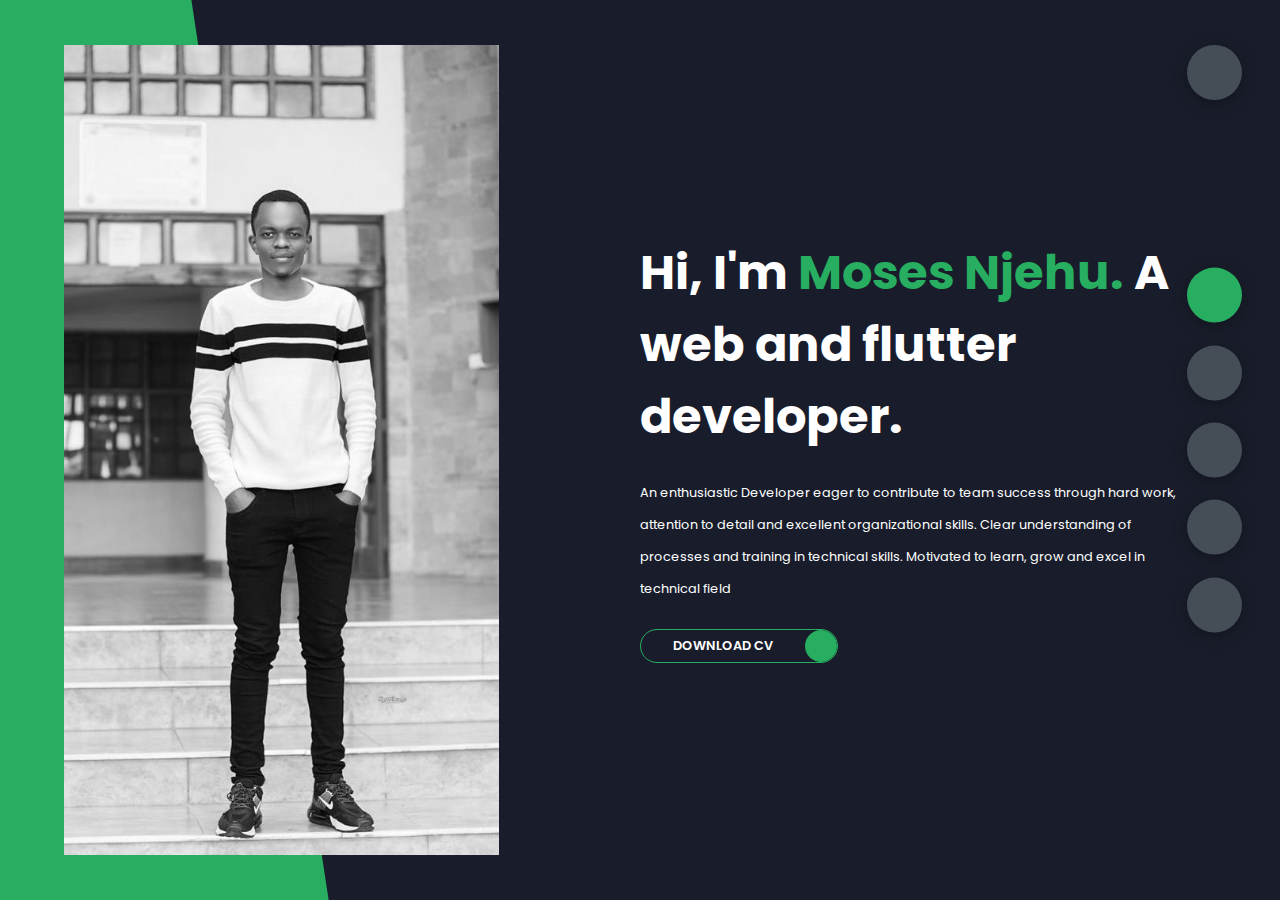
==== index.html @ d1ef1877 "Contact update." ====
<!DOCTYPE html>
<html lang="en">
<head>
    <meta charset="UTF-8">
    <meta http-equiv="X-UA-Compatible" content="IE=edge">
    <meta name="viewport" content="width=device-width, initial-scale=1.0">
    <title>Portfolio</title>
    <link rel="stylesheet" href="styles/styles.css">
    <link rel="preconnect" href="https://fonts.googleapis.com">
    <link rel="stylesheet" href="https://cdnjs.cloudflare.com/ajax/libs/font-awesome/6.3.0/css/all.min.css" integrity="sha512-SzlrxWUlpfuzQ+pcUCosxcglQRNAq/DZjVsC0lE40xsADsfeQoEypE+enwcOiGjk/bSuGGKHEyjSoQ1zVisanQ==" crossorigin="anonymous" referrerpolicy="no-referrer" />    <link rel="preconnect" href="https://fonts.gstatic.com" crossorigin>
    <link href="https://fonts.googleapis.com/css2?family=Poppins:wght@400;500;600;700;800&display=swap" rel="stylesheet">
</head>
<body class="main-content">
    <header class="section sec1 header active" id="home">
        <div class="header-content">
            <div class="left-header">
                <div class="h-shape"></div>
                <div class="image">
                    <img src="img/Moses.jpeg" alt="">
                </div>
            </div>
            <div class="right-header">
                <h1 class="name">
                    Hi, I'm <span>Moses Njehu.</span>
                    A web and flutter developer.
                </h1>
                <p>
                    An enthusiastic Developer eager to contribute to team 
                    success through hard work, attention to detail and
                    excellent organizational skills. Clear understanding 
                    of processes and training in technical skills. Motivated 
                    to learn, grow and excel in technical field 
                </p>
                <div class="btn-con">
                    <a href="#" class="main-btn">
                        <span class="btn-text">Download CV</span>
                        <span class="btn-icon"><i class="fa-solid fa-download"></i></span>
                    </a>
                </div>
            </div>
        </div>
    </header>
    <main>
        <section class="section sec2 about" id="about">
            <div class="main-title">
                <h2>About <span>me</span> <span class="bg-text">my stats</span></h2>
            </div>
            <div class="about-container">
                <div class="left-about">
                    <h4>Information About Me</h4>
                    <p>
                        I'm a creative problem solving enthusiast, 
                        with a constantly growing love for languages. 
                        Passionate about ideating, conceptualizing and 
                        producing consumer-centric as well as 
                        technology-enabled products from level zero. Open for 
                        exploring exciting full-stack development opportunities in 
                        startups as well as companies with scale. I’m interested in 
                        learning more about Web Development and delving deeper into 
                        TypeScript, JavaScript, React, NestJs and NodeJs. I am always 
                        experimenting, always learning, and never bored.
                    </p>
                    <div class="btn-con">
                        <a href="#" class="main-btn">
                            <span class="btn-text">Download CV</span>
                            <span class="btn-icon"><i class="fa-solid fa-download"></i></span>
                        </a>
                    </div>
                </div>
                <div class="right-about">
                    <div class="about-item">
                        <div class="abt-text">
                            <p class="large-text">20+</p>
                            <p class="small-text">Projects <br>Completed</p>
                        </div>
                    </div>
                    <div class="about-item">
                        <div class="abt-text">
                            <p class="large-text">3+</p>
                            <p class="small-text">Years of <br>experience</p>
                        </div>
                    </div>
                    <div class="about-item">
                        <div class="abt-text">
                            <p class="large-text">100+</p>
                            <p class="small-text">Happy <br>Clients</p>
                        </div>
                    </div>
                    <div class="about-item">
                        <div class="abt-text">
                            <p class="large-text">10+</p>
                            <p class="small-text">Customer <br>Reviews</p>
                        </div>
                    </div>
                </div>
            </div>
            <div class="about-stats">
                <h4 class="stat-title">My Skills</h4>
                <div class="progress-bars">
                    <div class="progress-bar">
                        <p class="prog-title">Javascript</p>
                        <div class="progress-con">
                            <p class="prog text">80%</p>
                            <div class="progress">
                                <span class="javascript"></span>
                            </div>
                        </div>
                    </div>
                    <div class="progress-bar">
                        <p class="prog-title">Laravel</p>
                        <div class="progress-con">
                            <p class="prog text">78%</p>
                            <div class="progress">
                                <span class="laravel"></span>
                            </div>
                        </div>
                    </div>
                    <div class="progress-bar">
                        <p class="prog-title">Flutter</p>
                        <div class="progress-con">
                            <p class="prog text">73%</p>
                            <div class="progress">
                                <span class="flutter"></span>
                            </div>
                        </div>
                    </div>
                    <div class="progress-bar">
                        <p class="prog-title">Database Design</p>
                        <div class="progress-con">
                            <p class="prog text">81%</p>
                            <div class="progress">
                                <span class="dbdesign"></span>
                            </div>
                        </div>
                    </div>
                    <div class="progress-bar">
                        <p class="prog-title">NestJs</p>
                        <div class="progress-con">
                            <p class="prog text">88%</p>
                            <div class="progress">
                                <span class="nestjs"></span>
                            </div>
                        </div>
                    </div>
                    <div class="progress-bar">
                        <p class="prog-title">HTML & CSS</p>
                        <div class="progress-con">
                            <p class="prog text">80%</p>
                            <div class="progress">
                                <span class="html"></span>
                            </div>
                        </div>
                    </div>
                </div>
            </div>
            <h4 class="stat-title">My Timeline</h4>
            <div class="timeline">
                <div class="timeline-item">
                    <div class="tl-icon">
                        <i class="fa-solid fa-briefcase"></i>
                    </div>
                    <p class="tl-duration">
                        2021 October - 2022 November
                    </p>
                    <h5>Junior Software Developer <span> - Vertexhub Group Limited</span></h5>
                    <p>
                        
                    </p>
                </div>
                <div class="timeline-item">
                    <div class="tl-icon">
                        <i class="fa-solid fa-briefcase"></i>
                    </div>
                    <p class="tl-duration">
                        2021 June - 2021 October
                    </p>
                    <h5>Developer Intern <span> - Vertexpay</span></h5>
                    <p>
                        
                    </p>
                </div>
                <div class="timeline-item">
                    <div class="tl-icon">
                        <i class="fa-solid fa-briefcase"></i>
                    </div>
                    <p class="tl-duration">
                        2021 April - 2021 June
                    </p>
                    <h5>Developer Attachee<span> - Vertexpay</span></h5>
                    <p>
                        
                    </p>
                </div>
                <div class="timeline-item">
                    <div class="tl-icon">
                        <i class="fa-solid fa-graduation-cap"></i>
                    </div>
                    <p class="tl-duration">
                        2017 September - 2021 December
                    </p>
                    <h5>Bachelor of Science in Applied Computer Science <span> - Chuka University</span></h5>
                    <p>
                        
                    </p>
                </div>
                <div class="timeline-item">
                    <div class="tl-icon">
                        <i class="fa-solid fa-graduation-cap"></i>
                    </div>
                    <p class="tl-duration">
                        2013 February - 2016 December
                    </p>
                    <h5>K.C.S.E. <span> - Molo Academy</span></h5>
                    <p>
                       
                    </p>
                </div>
            </div>
        </section>
        <section class="section sec3" id="portfolio">
            <div class="main-title">
                <h2>My <span>Portfolio</span><span class="bg-text">My Work</span></h2>
            </div>
            <p class="port-text">
                It is a long established fact that a reader will be 
                distracted by the readable content of a page when looking 
                at its layout
            </p>
            <div class="portfolios">
                <div class="portfolio-item">
                    <div class="image">
                        <img src="img/download (1).png" alt="">
                    </div>
                    <div class="hover-items">
                        <h3>Project Source</h3>
                        <div class="icons">
                            <div class="icon">
                                <a href="#" target="_blank">
                                    <i class="fa-brands fa-github"></i>
                                </a>
                            </div>
                            <div class="icon">
                                <a href="#" target="_blank">
                                    <i class="fa-brands fa-youtube"></i>
                                </a>
                            </div>
                        </div>
                    </div>
                </div>
                <div class="portfolio-item">
                    <div class="image">
                        <img src="img/mynotes.png" alt="">
                    </div>
                    <div class="hover-items">
                        <h3>Project Source</h3>
                        <div class="icons">
                            <div class="icon">
                                <a href="#" target="_blank">
                                    <i class="fa-brands fa-github"></i>
                                </a>
                            </div>
                            <div class="icon">
                                <a href="#" target="_blank">
                                    <i class="fa-brands fa-youtube"></i>
                                </a>
                            </div>
                        </div>
                    </div>
                </div>
                <div class="portfolio-item">
                    <div class="image">
                        <img src="img/merchant.webp" alt="">
                    </div>
                    <div class="hover-items">
                        <h3>Project Source</h3>
                        <div class="icons">
                            <div class="icon">
                                <a href="#" target="_blank">
                                    <i class="fa-brands fa-github"></i>
                                </a>
                            </div>
                            <div class="icon">
                                <a href="#" target="_blank">
                                    <i class="fa-brands fa-youtube"></i>
                                </a>
                            </div>
                        </div>
                    </div>
                </div>
                <div class="portfolio-item">
                    <div class="image">
                        <img src="img/authentication.png" alt="">
                    </div>
                    <div class="hover-items">
                        <h3>Project Source</h3>
                        <div class="icons">
                            <div class="icon">
                                <a href="#" target="_blank">
                                    <i class="fa-brands fa-github"></i>
                                </a>
                            </div>
                            <div class="icon">
                                <a href="#" target="_blank">
                                    <i class="fa-brands fa-youtube"></i>
                                </a>
                            </div>
                        </div>
                    </div>
                </div>
                <div class="portfolio-item">
                    <div class="image">
                        <img src="img/port5.jpg" alt="">
                    </div>
                    <div class="hover-items">
                        <h3>Project Source</h3>
                        <div class="icons">
                            <div class="icon">
                                <a href="#" target="_blank">
                                    <i class="fa-brands fa-github"></i>
                                </a>
                            </div>
                            <div class="icon">
                                <a href="#" target="_blank">
                                    <i class="fa-brands fa-youtube"></i>
                                </a>
                            </div>
                        </div>
                    </div>
                </div>
                <div class="portfolio-item">
                    <div class="image">
                        <img src="img/port6.jpg" alt="">
                    </div>
                    <div class="hover-items">
                        <h3>Project Source</h3>
                        <div class="icons">
                            <div class="icon">
                                <a href="#" target="_blank">
                                    <i class="fa-brands fa-github"></i>
                                </a>
                            </div>
                            <div class="icon">
                                <a href="#" target="_blank">
                                    <i class="fa-brands fa-youtube"></i>
                                </a>
                            </div>
                        </div>
                    </div>
                </div>
                <div class="portfolio-item">
                    <div class="image">
                        <img src="img/port7.jpg" alt="">
                    </div>
                    <div class="hover-items">
                        <h3>Project Source</h3>
                        <div class="icons">
                            <div class="icon">
                                <a href="#" target="_blank">
                                    <i class="fa-brands fa-github"></i>
                                </a>
                            </div>
                            <div class="icon">
                                <a href="#" target="_blank">
                                    <i class="fa-brands fa-youtube"></i>
                                </a>
                            </div>
                        </div>
                    </div>
                </div>
            </div>
        </section>
        <section class="section sec4" id="blogs">
            <div class="blogs-content">
                <div class="main-title">
                    <div class="main-title">
                        <h2>My <span>Blogs</span><span class="bg-text">My Blogs</span></h2>
                    </div>
                    <div class="blogs">
                        <div class="blog">
                            <img src="img/blog1.jpg" alt="">
                            <div class="blog-text">
                                <h4>
                                    Starting out as a Web Dev.
                                </h4>
                                <p>
                                    It is a long established fact that a 
                                    reader will be distracted by the 
                                    readable content of a page when looking
                                     at its layout.
                                </p>
                            </div>
                        </div>
                        <div class="blog">
                            <img src="img/blog2.jpg" alt="">
                            <div class="blog-text">
                                <h4>
                                    Starting out as a Web Dev.
                                </h4>
                                <p>
                                    It is a long established fact that a 
                                    reader will be distracted by the 
                                    readable content of a page when looking
                                     at its layout.
                                </p>
                            </div>
                        </div>
                        <div class="blog">
                            <img src="img/blog3.jpg" alt="">
                            <div class="blog-text">
                                <h4>
                                    Starting out as a Web Dev.
                                </h4>
                                <p>
                                    It is a long established fact that a 
                                    reader will be distracted by the 
                                    readable content of a page when looking
                                     at its layout.
                                </p>
                            </div>
                        </div>
                    </div>
                </div>
            </div>
        </section>
        <section class="section sec5 contact" id="contact">
            <div class="contact-container">
                <div class="main-title">
                    <h2>Contact <span>Me</span><span class="bg-text">Reach me</span></h2>
                </div>
                <div class="contact-content-con">
                    <div class="left-contact">
                        <h4> Contact me here.</h4>
                        <p>
                            Let's get in touch.
                        </p>
                        <div class="contact-info">
                            <div class="contact-item">
                                <div class="icon">
                                    <i class="fa-solid fa-location-dot"></i>
                                    <p>Location</p>
                                </div>
                                <p>
                                    <span>: Nairobi, Kenya</span>
                                </p>
                            </div>
                            <div class="contact-item">
                                <div class="icon">
                                    <i class="fa-solid fa-envelope"></i>
                                    <p>Email</p>
                                </div>
                                <p>
                                    <span>: moses.njehu.n@gmail.com</span>
                                </p>
                            </div>
                            <div class="contact-item">
                                <div class="icon">
                                    <i class="fa-solid fa-user-graduate"></i>
                                    <p>Education</p>
                                </div>
                                <p>
                                    <span>: Chuka University, Kenya</span>
                                </p>
                            </div>
                            <div class="contact-item">
                                <div class="icon">
                                    <i class="fa-solid fa-mobile-screen-button"></i>
                                    <p>Mobile Number</p>
                                </div>
                                <p>
                                    <span>: +254 746 803 359</span>
                                </p>
                            </div>
                            <div class="contact-item">
                                <div class="icon">
                                    <i class="fa-solid fa-earth-africa"></i>
                                    <p>Languages</p>
                                </div>
                                <p>
                                    <span>: Swahili, English</span>
                                </p>
                            </div>
                        </div>
                        <div class="contact-icons">
                            <div class="contact-icon">
                                <a href="#" target="_blank">
                                    <i class="fa-brands fa-instagram"></i>
                                </a>
                                <a href="https://github.com/Mo1598" target="_blank">
                                    <i class="fa-brands fa-github"></i>
                                </a>
                                <a href="https://www.linkedin.com/in/moses-ngugi-41b286197/" target="_blank">
                                    <i class="fa-brands fa-linkedin"></i>
                                </a>
                                <a href="#" target="_blank">
                                    <i class="fa-brands fa-twitter"></i>
                                </a>
                            </div>
                        </div>
                    </div>
                    <div class="right-contact">
                        <form action="" class="contact-form">
                            <div class="input-control i-c-2">
                                <input type="text" name="" id="" required placeholder="YOUR NAME">
                                <input type="email" name="" id="" required placeholder="YOUR EMAIL">
                            </div>
                            <div class="input-control">
                                <input type="text" name="" id="" required placeholder="ENTER SUBJECT">
                            </div>
                            <div class="input-control">
                                <textarea name="message" id="" cols="15" rows="8" placeholder="Message"></textarea>
                            </div>
                            <div class="submit-btn">
                                <a href="#" class="main-btn">
                                    <span class="btn-text">Submit</span>
                                    <span class="btn-icon"><i class="fa-solid fa-paper-plane"></i></span>
                                </a>
                            </div>
                            <br>
                            <br>
                        </form>
                    </div>
                </div>
            </div>
        </section>
    </main>
    <div class="controlls">
        <div class="control control-1 active-btn" data-id="home">
            <i class="fa-solid fa-house"></i>
        </div>
        <div class="control control-2 " data-id="about">
            <i class="fa-solid fa-user"></i>
        </div>
        <div class="control control-3 " data-id="portfolio">
            <i class="fa-solid fa-briefcase"></i>
        </div>
        <div class="control control-4 " data-id="blogs">
            <i class="fa-solid fa-newspaper"></i>
        </div>
        <div class="control control-5 " data-id="contact">
            <i class="fa-solid fa-envelope-open"></i>
        </div>
    </div>
    <div class="theme-btn">
        <i class="fa-solid fa-circle-half-stroke"></i>
    </div>

    <script src="app.js"></script>
</body>
</html>
---- styles/styles.css ----
* {
  margin: 0;
  padding: 0;
  box-sizing: border-box;
  list-style: none;
}

:root {
  --color-primary: #191d2b;
  --color-secondary: #27ae60;
  --color-white: #FFFFFF;
  --color-black: #000;
  --color-grey0: #f8f8f8;
  --color-grey-1: #dbe1e8;
  --color-grey-2: #b2becd;
  --color-grey-3: #6c7983;
  --color-grey-4: #454e56;
  --color-grey-5: #2a2e35;
  --color-grey-6: #12181b;
  --br-sm-2: 14px;
  --box-shadow-1: 0 3px 15px rgba(0,0,0,.3);
}

.light-mode {
  --color-primary: #FFFFFF;
  --color-secondary: #f56692;
  --color-white: #454e56;
  --color-black: #000;
  --color-grey0: #f8f8f8;
  --color-grey-1: #6c7983;
  --color-grey-2: #6c7983;
  --color-grey-3: #6c7983;
  --color-grey-4: #454e56;
  --color-grey-5: #f8f8f8;
  --color-grey-6: #12181b;
}

body {
  background-color: var(--color-primary);
  font-family: "Poppins", sans-serif;
  font-size: 0.8rem;
  color: var(--color-white);
  transition: all 0.4s ease-in-out;
}

a {
  display: inline-block;
  text-decoration: none;
  color: inherit;
  font-family: inherit;
}

header {
  min-height: 100vh;
  color: var(--color-white);
  overflow: hidden;
}

section {
  min-height: 100vh;
  width: 100%;
  position: absolute;
  left: 0;
  top: 0;
  padding: 3rem 18rem;
}

.section {
  transform: translateY(-100%) scale(0);
  transition: all 0.4s ease-in-out;
  background-color: var(--color-primary);
}

.sec1 {
  display: none;
  transform: translateY(0) scale(1);
}

.sec2 {
  display: none;
  transform: translateY(0) scale(1);
}

.sec3 {
  display: none;
  transform: translateY(0) scale(1);
}

.sec4 {
  display: none;
  transform: translateY(0) scale(1);
}

.sec5 {
  display: none;
  transform: translateY(0) scale(1);
}

.active {
  display: block;
  animation: scaleAnim 1s ease-in-out;
}
@keyframes scaleAnim {
  0% {
    transform: translateY(-100%) scaleY(0);
  }
  100% {
    transform: translateY(0) scaleY(1);
  }
}

.controlls {
  position: fixed;
  z-index: 10;
  top: 50%;
  right: 3%;
  display: flex;
  flex-direction: column;
  align-items: center;
  justify-content: center;
  transform: translateY(-50%);
}
.controlls .active-btn {
  background-color: var(--color-secondary) !important;
  transition: all 0.4s ease-in-out;
}
.controlls .active-btn i {
  color: var(--color-white);
}
.controlls .control {
  padding: 1rem;
  cursor: pointer;
  background-color: var(--color-grey-4);
  width: 55px;
  height: 55px;
  border-radius: 50%;
  display: flex;
  justify-content: center;
  align-items: center;
  margin: 0.7rem 0;
  box-shadow: var(--box-shadow-1);
}
.controlls .control i {
  font-size: 1.2rem;
  color: var(--color-grey-2);
  pointer-events: none;
}

.theme-btn {
  top: 5%;
  right: 3%;
  background-color: var(--color-grey-4);
  width: 55px;
  height: 55px;
  border-radius: 50%;
  display: flex;
  justify-content: center;
  align-items: center;
  cursor: pointer;
  position: fixed;
  box-shadow: 0 3px 15px rgba(0, 0, 0, 0.3);
  transition: all 0.1s ease-in-out;
}
.theme-btn:active {
  transform: translateY(-5px);
}
.theme-btn i {
  font-size: 1.4rem;
  color: var(--color-grey-2);
  pointer-events: none;
}

.header-content {
  display: grid;
  grid-template-columns: 1fr 1fr;
  min-height: 100vh;
}
.header-content .left-header {
  display: flex;
  align-items: center;
  position: relative;
}
.header-content .left-header .h-shape {
  transition: all 0.4s ease-in-out;
  width: 65%;
  height: 100%;
  background-color: var(--color-secondary);
  position: absolute;
  left: 0;
  top: 0;
  z-index: -1;
  -webkit-clip-path: polygon(0 0, 46% 0, 79% 100%, 0% 100%);
          clip-path: polygon(0 0, 46% 0, 79% 100%, 0% 100%);
}
.header-content .left-header .image {
  border-radius: var(--br-sm-2);
  height: 90%;
  width: 68%;
  margin-left: 4rem;
  background-color: var(--color-black);
  transition: all 0.4s ease-in-out;
}
.header-content .left-header .image img {
  width: 100%;
  height: 100%;
  -o-object-fit: cover;
     object-fit: cover;
  transition: all 0.4s ease-in-out;
  filter: grayscale(100%);
}
.header-content .left-header .image img:hover {
  filter: grayscale(0);
}
.header-content .right-header {
  display: flex;
  flex-direction: column;
  justify-content: center;
  padding-right: 18rem;
}
.header-content .right-header .name {
  font-size: 3rem;
}
.header-content .right-header .name span {
  color: var(--color-secondary);
}
.header-content .right-header p {
  margin: 1.5rem 0;
  line-height: 2rem;
}

.about-container {
  display: grid;
  grid-template-columns: repeat(2, 1fr);
  padding-top: 3.5rem;
  padding-bottom: 5rem;
}
.about-container .right-about {
  display: grid;
  grid-template-columns: repeat(2, 1fr);
  grid-gap: 2rem;
}
.about-container .right-about .about-item {
  border: 1px solid var(--color-grey-5);
  border-radius: 5px;
  transition: all 0.4s ease-in-out;
  box-shadow: 1px 2px 15px rgba(0, 0, 0, 0.1);
}
.about-container .right-about .about-item:hover {
  cursor: default;
  transform: translateY(-5px);
  border: 1px solid var(--color-secondary);
  box-shadow: 1px 4px 15px rgba(0, 0, 0, 0.32);
}
.about-container .right-about .about-item .abt-text {
  padding: 1.5rem;
  display: flex;
  flex-direction: column;
}
.about-container .right-about .about-item .abt-text .large-text {
  font-size: 3rem;
  font-weight: 700;
  color: var(--color-secondary);
}
.about-container .right-about .about-item .abt-text .small-text {
  padding-left: 3rem;
  position: relative;
  text-transform: uppercase;
  font-size: 1.2rem;
  color: var(--color-grey-1);
  letter-spacing: 2px;
}
.about-container .right-about .about-item .abt-text .small-text::before {
  content: "";
  position: absolute;
  left: 0;
  top: 15px;
  width: 2rem;
  height: 2px;
  background-color: var(--color-grey-5);
}
.about-container .left-about {
  padding-right: 5rem;
}
.about-container .left-about p {
  line-height: 2rem;
  padding: 1rem;
  color: var(--color-grey-1);
}
.about-container .left-about h4 {
  font-size: 2rem;
  text-transform: uppercase;
}

.about-stats {
  padding-bottom: 4rem;
}
.about-stats .progress-bars {
  display: grid;
  grid-template-columns: repeat(2, 1fr);
  grid-gap: 2rem;
}
.about-stats .progress-bars .progress-bar {
  display: flex;
  flex-direction: column;
}
.about-stats .progress-bars .progress-bar .prog-title {
  text-transform: uppercase;
  font-weight: 500;
}
.about-stats .progress-bars .progress-bar .progress-con {
  display: flex;
  align-items: center;
}
.about-stats .progress-bars .progress-bar .progress-con .prog-text {
  color: var(--color-grey-2);
}
.about-stats .progress-bars .progress-bar .progress-con .progress {
  width: 100%;
  height: 0.45rem;
  background-color: var(--color-grey-4);
  margin-left: 1rem;
  position: relative;
}
.about-stats .progress-bars .progress-bar .progress-con .progress span {
  position: absolute;
  top: 0;
  left: 0;
  height: 100%;
  background-color: var(--color-secondary);
  transition: all 0.4s ease-in-out;
  width: 80%;
}
.about-stats .progress-bars .progress-bar .progress-con .progress .javascript {
  width: 80%;
}
.about-stats .progress-bars .progress-bar .progress-con .progress .laravel {
  width: 78%;
}
.about-stats .progress-bars .progress-bar .progress-con .progress .flutter {
  width: 73%;
}
.about-stats .progress-bars .progress-bar .progress-con .progress .dbdesign {
  width: 81%;
}
.about-stats .progress-bars .progress-bar .progress-con .progress .nestjs {
  width: 88%;
}
.about-stats .progress-bars .progress-bar .progress-con .progress .html {
  width: 80%;
}

.stat-title {
  text-transform: uppercase;
  font-size: 1.4rem;
  text-align: center;
  padding: 3.5rem 0;
  position: relative;
}
.stat-title::before {
  content: "";
  position: absolute;
  left: 50%;
  top: 0;
  width: 40%;
  height: 1px;
  background-color: var(--color-grey-5);
  transform: translateX(-50%);
}

.timeline {
  display: grid;
  grid-template-columns: repeat(2, 1fr);
  grid-gap: 2rem;
  padding-bottom: 3rem;
}
.timeline .timeline-item {
  position: relative;
  padding-left: 3rem;
  border-left: 1px solid var(--color-grey-5);
}
.timeline .timeline-item .tl-icon {
  position: absolute;
  left: -27px;
  top: 0;
  background-color: var(--color-secondary);
  width: 50px;
  height: 50px;
  border-radius: 50%;
  display: flex;
  align-items: center;
  justify-content: center;
}
.timeline .timeline-item .tl-icon i {
  font-size: 1.3rem;
}
.timeline .timeline-item .tl-duration {
  padding: 0.2rem 0.6rem;
  background-color: var(--color-grey-5);
  border-radius: 15px;
  display: inline-block;
  font-size: 0.8rem;
  text-transform: uppercase;
  font-weight: 500;
}
.timeline .timeline-item h5 {
  padding: 1rem 0;
  text-transform: uppercase;
  font-size: 1.3rem;
  font-weight: 600;
}
.timeline .timeline-item h5 span {
  color: var(--color-grey-2);
  font-weight: 500;
  font-size: 1.2rem;
}
.timeline .timeline-item p {
  color: var(--color-grey-2);
}

.port-text {
  padding: 2rem 0;
  text-align: center;
}

.portfolios {
  display: grid;
  grid-template-columns: repeat(3, 1fr);
  grid-gap: 2rem;
  margin-top: 3rem;
}
.portfolios .portfolio-item {
  position: relative;
}
.portfolios .portfolio-item img {
  width: 100%;
  height: 300px;
  -o-object-fit: cover;
     object-fit: cover;
  border-radius: 15px;
}
.portfolios .portfolio-item .hover-items {
  width: 100%;
  height: 100%;
  background-color: var(--color-secondary);
  position: absolute;
  left: 0;
  top: 0;
  border-radius: 15px;
  display: flex;
  justify-content: center;
  align-items: center;
  flex-direction: column;
  opacity: 0;
  transform: scale(0);
  transition: all 0.4s ease-in-out;
}
.portfolios .portfolio-item .hover-items h3 {
  font-size: 1.5rem;
  color: var(--color-white);
  margin-bottom: 1.5rem;
}
.portfolios .portfolio-item .hover-items .icons {
  display: flex;
  justify-content: center;
  align-items: center;
}
.portfolios .portfolio-item .hover-items .icons .icon {
  background-color: var(--color-primary);
  border-radius: 50%;
  width: 50px;
  height: 50px;
  display: flex;
  justify-content: center;
  align-items: center;
  margin: 0 1rem;
  cursor: pointer;
  transition: all 0.4s ease-in-out;
}
.portfolios .portfolio-item .hover-items .icons .icon i {
  font-size: 1.5rem;
  color: var(--color-white);
  margin: 0 1rem;
}
.portfolios .portfolio-item .hover-items .icons .icon:hover {
  background-color: var(--color-white);
}
.portfolios .portfolio-item .hover-items .icons .icon:hover i {
  color: var(--color-primary);
}

.portfolio-item:hover .hover-items {
  opacity: 1;
  transform: scale(1);
}

.blogs {
  display: grid;
  grid-template-columns: repeat(3, 1fr);
  grid-gap: 2rem;
  margin-top: 3rem;
}
.blogs .blog {
  position: relative;
  background-color: var(--color-grey-5);
  border-radius: 5px;
  box-shadow: 1px 1px 20px rgba(0, 0, 0, 0.1);
  transition: all 0.4s ease-in-out;
}
.blogs .blog:hover {
  box-shadow: 1px 1px 20px rgba(0, 0, 0, 0.3);
  transform: translateY(-5px);
  transition: all 0.4s ease-in-out;
}
.blogs .blog:hover img {
  filter: grayscale(0);
  transform: scale(1.1);
  box-shadow: 0px 4px 15px rgba(0, 0, 0, 0.8);
}
.blogs .blog img {
  width: 100%;
  height: 300px;
  -o-object-fit: cover;
     object-fit: cover;
  border-top-left-radius: 5px;
  border-top-right-radius: 5px;
  filter: grayscale(100%);
  transition: all 0.4s ease-in-out;
}
.blogs .blog .blog-text {
  margin-top: -7px;
  padding: 1.1rem;
  border-top: 8px solid var(--color-secondary);
}
.blogs .blog .blog-text h4 {
  font-size: 1.5rem;
  margin-bottom: 0.7rem;
  transition: all 0.4s ease-in-out;
  cursor: pointer;
}
.blogs .blog .blog-text h4:hover {
  color: var(--color-secondary);
}
.blogs .blog .blog-text p {
  color: var(--color-grey-2);
  line-height: 2rem;
  padding-bottom: 1rem;
}

.contact-content-con {
  display: flex;
  padding: 3.5rem;
}
.contact-content-con .left-contact {
  flex: 2;
}
.contact-content-con .left-contact h4 {
  margin-top: 1rem;
  font-size: 2rem;
  text-transform: uppercase;
}
.contact-content-con .left-contact p {
  margin: 1rem 0;
  line-height: 2rem;
  font-size: 0.8rem;
}
.contact-content-con .left-contact .contact-info .contact-item {
  display: flex;
  align-items: center;
  justify-content: space-between;
}
.contact-content-con .left-contact .contact-info .contact-item p {
  margin: 0.3rem 0 !important;
  padding: 0 !important;
  font-size: 0.8rem;
}
.contact-content-con .left-contact .contact-info .contact-item .icon {
  display: grid;
  grid-template-columns: 40px 1fr;
}
.contact-content-con .left-contact .contact-info .contact-item .icon i {
  display: flex;
  align-items: center;
  font-size: 1.3rem;
}
.contact-content-con .left-contact .contact-icon {
  display: flex;
  margin-top: 2rem;
}
.contact-content-con .left-contact .contact-icon a {
  display: flex;
  align-items: center;
  color: var(--color-white);
  background-color: var(--color-grey-5);
  cursor: pointer;
  justify-content: center;
  width: 50px;
  height: 50px;
  border-radius: 50%;
  margin: 0 0.4rem;
  transition: all 0.4s ease-in-out;
}
.contact-content-con .left-contact .contact-icon a:hover {
  background-color: var(--color-secondary);
}
.contact-content-con .left-contact .contact-icon a:hover i {
  color: var(--color-primary);
}
.contact-content-con .left-contact .contact-icon a i {
  display: flex;
  align-items: center;
  justify-content: center;
  font-size: 1.3rem;
}
.contact-content-con .right-contact {
  flex: 3;
  margin-left: 3rem;
}
.contact-content-con .right-contact .input-control {
  margin: 1.5rem 0;
}
.contact-content-con .right-contact .input-control input, .contact-content-con .right-contact .input-control textarea {
  border-radius: 30px;
  font-weight: inherit;
  font-family: inherit;
  font-size: 0.8rem;
  padding: 0.8rem 1.1rem;
  outline: none;
  border: none;
  background-color: var(--color-grey-5);
  width: 100%;
  color: var(--color-white);
  resize: none;
}
.contact-content-con .right-contact .i-c-2 {
  display: flex;
}
.contact-content-con .right-contact .i-c-2 :last-child {
  margin-left: 1.5rem;
}
.contact-content-con .right-contact .submit-btn {
  display: flex;
  justify-content: flex-end;
}

.btn-con {
  display: flex;
  align-self: flex-start;
}

.main-btn {
  border-radius: 30px;
  color: inherit;
  font-weight: 600;
  position: relative;
  border: 1px solid var(--color-secondary);
  display: flex;
  align-self: flex-start;
  display: flex;
  align-items: center;
  overflow: hidden;
}
.main-btn .btn-text {
  padding: 0 2rem;
  text-transform: uppercase;
}
.main-btn .btn-icon {
  background-color: var(--color-secondary);
  display: flex;
  align-items: center;
  justify-content: center;
  border-radius: 50%;
  padding: 1rem;
}
.main-btn::before {
  content: "";
  position: absolute;
  top: 0;
  right: 0;
  transform: translateX(100%);
  transition: all 0.4s ease-in-out;
  z-index: -1;
}
.main-btn:hover::before {
  width: 100%;
  height: 100%;
  background-color: var(--color-secondary);
  transform: translateX(0);
}

.main-title {
  text-align: center;
}
.main-title h2 {
  position: relative;
  text-transform: uppercase;
  font-size: 4rem;
  font-weight: 700;
}
.main-title h2 span {
  color: var(--color-secondary);
}
.main-title h2 .bg-text {
  position: absolute;
  top: 50%;
  left: 50%;
  color: var(--color-grey-5);
  transition: all 0.4s ease-in-out;
  z-index: -1;
  transform: translate(-50%, -50%);
  font-weight: 800;
  font-size: 6.3rem;
}

@media screen and (max-width: 600px) {
  header {
    padding: 0;
  }
  header .right-header {
    padding: 0 !important;
  }
  .theme-btn {
    width: 40px;
    height: 40px;
  }
  .header-content {
    grid-template-columns: 1fr;
    padding-bottom: 6rem;
  }
  .left-header .h-shape {
    display: none;
  }
  .right-header {
    grid-row: 1;
    width: 90%;
    margin: 0 auto;
  }
  .right-header .name {
    font-size: 2.5rem !important;
  }
  .header-content .left-header .image {
    margin: 0 auto;
    width: 90%;
  }
  .about-container {
    grid-template-columns: 1fr;
  }
  .about-container .right-about {
    grid-template-columns: 1fr;
    padding-top: 2.5rem;
  }
  .about-container .left-about {
    padding-right: 0;
  }
  .about-container .left-about p {
    padding-left: 0;
  }
  .timeline {
    grid-template-columns: 1fr;
    padding-bottom: 6rem;
  }
  .about-stats .progress-bars {
    grid-template-columns: 1fr;
  }
  .portfolios {
    grid-template-columns: 1fr !important;
    padding-bottom: 6rem;
  }
  .blogs {
    grid-template-columns: 1fr !important;
    padding-bottom: 6rem;
  }
  .contact-content-con {
    flex-direction: column;
    padding: 0.5rem;
  }
  .contact-content-con .right-contact {
    margin-left: 0;
    margin-top: 2.5rem;
  }
  .contact-content-con .right-contact .i-c-2 {
    flex-direction: column;
  }
  .contact-content-con .right-contact .i-c-2 :last-child {
    margin-left: 0;
    margin-top: 1.5rem;
  }
  .right-contact {
    padding-right: 0 !important;
  }
  .section {
    padding: 2rem 2.5rem !important;
  }
  .main-title h2 {
    font-size: 4rem;
  }
  .main-title h2 span {
    font-size: 4rem;
  }
  .main-title h2 .bg-text {
    font-size: 4.5rem;
  }
  .controlls {
    top: auto;
    bottom: 0;
    flex-direction: row;
    justify-content: center;
    left: 50%;
    transform: translateX(-50%);
    width: 100%;
    background-color: var(--color-grey-5);
  }
  .controlls .control {
    margin: 0.4rem 0.3rem !important;
  }
}
@media screen and (max-width: 1432px) {
  header {
    padding: 0 !important;
  }
  .right-header {
    padding-right: 5rem !important;
  }
  .section {
    padding: 4rem 11rem;
  }
}
@media screen and (max-width: 1200px) {
  header {
    padding: 0;
  }
  .right-header {
    padding-right: 5rem !important;
  }
  .contact-content-con {
    padding: 0;
  }
  .section {
    padding: 2rem 6rem;
  }
}
@media screen and (max-width: 1070px) {
  .header {
    padding: 0 !important;
  }
  .about-container {
    grid-template-columns: 1fr;
  }
  .about-container .right-about {
    padding-top: 2.5rem;
  }
  .portfolios {
    grid-template-columns: repeat(2, 1fr);
    padding-bottom: 6rem;
  }
  .blogs {
    grid-template-columns: repeat(2, 1fr);
    padding-bottom: 6rem;
  }
  .right-contact {
    padding-right: 65px;
  }
  .contact-content-con .right-contact .i-c-2 {
    flex-direction: column;
  }
  .contact-content-con .right-contact .i-c-2 :last-child {
    margin-left: 0;
    margin-top: 1.5rem;
  }
  .section {
    padding: 2rem 2.5rem;
  }
}
@media screen and (max-width: 900px) {
  header {
    padding: 0;
  }
  header .right-header {
    padding: 0 !important;
  }
  .theme-btn {
    width: 40px;
    height: 40px;
  }
  .header-content {
    grid-template-columns: 1fr;
    padding-bottom: 6rem;
  }
  .left-header .h-shape {
    display: none;
  }
  .right-header {
    grid-row: 1;
    width: 90%;
    margin: 0 auto;
  }
  .right-header .name {
    font-size: 2.5rem !important;
  }
  .header-content .left-header .image {
    margin: 0 auto;
    width: 90%;
  }
  .controlls {
    top: auto;
    bottom: 0;
    flex-direction: row;
    justify-content: center;
    left: 50%;
    transform: translateX(-50%);
    width: 100%;
    background-color: var(--color-grey-5);
  }
  .controlls .control {
    margin: 0.4rem 1rem;
  }
  .contact-content-con {
    flex-direction: column;
    padding: 0.5rem;
  }
  .contact-content-con .right-contact {
    margin-left: 0;
    margin-top: 2.5rem;
  }
  .contact-content-con .right-contact .i-c-2 {
    flex-direction: column;
  }
  .contact-content-con .right-contact .i-c-2 :last-child {
    margin-left: 0;
    margin-top: 1.5rem;
  }
  .right-contact {
    padding-right: 0 !important;
  }
  .section {
    padding: 2rem 6.5rem;
  }
}/*# sourceMappingURL=styles.css.map */
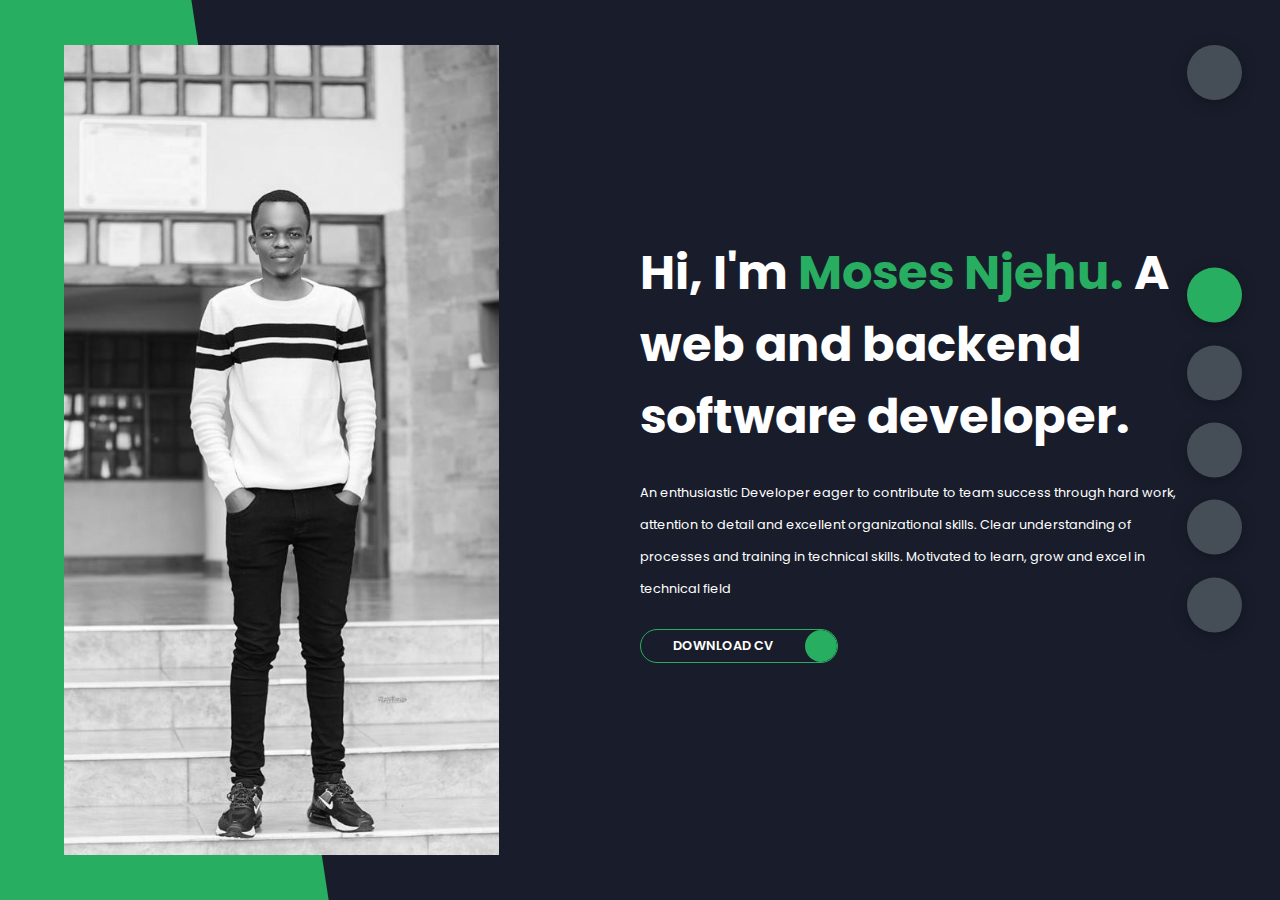
==== commit 5e27f683: "Portfolio Update." ====
--- a/index.html
+++ b/index.html
@@ -22,7 +22,7 @@
             <div class="right-header">
                 <h1 class="name">
                     Hi, I'm <span>Moses Njehu.</span>
-                    A web and flutter developer.
+                    A web and backend software developer.
                 </h1>
                 <p>
                     An enthusiastic Developer eager to contribute to team 
@@ -32,7 +32,7 @@
                     to learn, grow and excel in technical field 
                 </p>
                 <div class="btn-con">
-                    <a href="#" class="main-btn">
+                    <a class="main-btn" id="downloadButton">
                         <span class="btn-text">Download CV</span>
                         <span class="btn-icon"><i class="fa-solid fa-download"></i></span>
                     </a>
@@ -61,7 +61,7 @@
                         experimenting, always learning, and never bored.
                     </p>
                     <div class="btn-con">
-                        <a href="#" class="main-btn">
+                        <a class="main-btn" id="downloadButton1">
                             <span class="btn-text">Download CV</span>
                             <span class="btn-icon"><i class="fa-solid fa-download"></i></span>
                         </a>
@@ -107,6 +107,15 @@
                         </div>
                     </div>
                     <div class="progress-bar">
+                        <p class="prog-title">Data Structures and Algorithms</p>
+                        <div class="progress-con">
+                            <p class="prog text">81%</p>
+                            <div class="progress">
+                                <span class="datastructures"></span>
+                            </div>
+                        </div>
+                    </div>
+                    <div class="progress-bar">
                         <p class="prog-title">Laravel</p>
                         <div class="progress-con">
                             <p class="prog text">78%</p>
@@ -137,6 +146,15 @@
                         <p class="prog-title">NestJs</p>
                         <div class="progress-con">
                             <p class="prog text">88%</p>
+                            <div class="progress">
+                                <span class="nestjs"></span>
+                            </div>
+                        </div>
+                    </div>
+                    <div class="progress-bar">
+                        <p class="prog-title">NodeJs</p>
+                        <div class="progress-con">
+                            <p class="prog text">80%</p>
                             <div class="progress">
                                 <span class="nestjs"></span>
                             </div>
@@ -160,7 +178,19 @@
                         <i class="fa-solid fa-briefcase"></i>
                     </div>
                     <p class="tl-duration">
-                        2021 October - 2022 November
+                        2023 April - Present
+                    </p>
+                    <h5>Software Developer <span> - Tion Precision Electronics</span></h5>
+                    <p>
+                        
+                    </p>
+                </div>
+                <div class="timeline-item">
+                    <div class="tl-icon">
+                        <i class="fa-solid fa-briefcase"></i>
+                    </div>
+                    <p class="tl-duration">
+                        2022 January - 2022 December
                     </p>
                     <h5>Junior Software Developer <span> - Vertexhub Group Limited</span></h5>
                     <p>
@@ -172,9 +202,9 @@
                         <i class="fa-solid fa-briefcase"></i>
                     </div>
                     <p class="tl-duration">
-                        2021 June - 2021 October
-                    </p>
-                    <h5>Developer Intern <span> - Vertexpay</span></h5>
+                        2021 October - 2021 December
+                    </p>
+                    <h5>Developer Intern <span> - Vertexhub Group Limited</span></h5>
                     <p>
                         
                     </p>
@@ -184,9 +214,9 @@
                         <i class="fa-solid fa-briefcase"></i>
                     </div>
                     <p class="tl-duration">
-                        2021 April - 2021 June
-                    </p>
-                    <h5>Developer Attachee<span> - Vertexpay</span></h5>
+                        2021 April - 2021 August
+                    </p>
+                    <h5>Developer Attachee<span> - Vertexhub Group Limited</span></h5>
                     <p>
                         
                     </p>
@@ -222,26 +252,102 @@
                 <h2>My <span>Portfolio</span><span class="bg-text">My Work</span></h2>
             </div>
             <p class="port-text">
-                It is a long established fact that a reader will be 
-                distracted by the readable content of a page when looking 
-                at its layout
+                In this portfolio, I have included examples of my work in software 
+                engineering, including projects, code snippets, and other relevant 
+                materials. Each item in my portfolio is accompanied by a brief 
+                description that explains its purpose and highlights its key features. 
+                As you browse through my portfolio, you will gain insight into my 
+                skills and experience as a software engineer.
             </p>
             <div class="portfolios">
                 <div class="portfolio-item">
                     <div class="image">
+                        <img src="img/Kivutha Herdsman.png" alt="">
+                    </div>
+                    <div>
+                        <p>
+                            Dairy Management web application built on Laravel. Implements weigh scale
+                            to application data transmission via Wi-Fi. Creds:
+                            <br>
+                            E-Mail:&nbsp;moses.njehu.n@gmail.com
+                            <br>
+                            Password:&nbsp;Qwerty123! 
+                        </p>
+                    </div>
+                    <div class="hover-items">
+                        <h3>View Project</h3>
+                        <div class="icons">
+                            <div class="icon">
+                                <a href="https://kivutha-herdsman.tion.co.ke/" target="_blank">
+                                    <i class="fa-brands fa-chrome"></i>
+                                </a>
+                            </div>
+                        </div>
+                    </div>
+                </div>
+                <div class="portfolio-item">
+                    <div class="image">
+                        <img src="img/Monje-Partners.png" alt="">
+                    </div>
+                    <div>
+                        <p>
+                            E-Commerce application built using ReactJS, NodeJS and MongoDB.
+                            (Still in development. Optimum view on a desktop.)
+                        </p>
+                    </div>
+                    <div class="hover-items">
+                        <h3>View Project</h3>
+                        <div class="icons">
+                            <div class="icon">
+                                <a href="https://monje-partners.netlify.app/" target="_blank">
+                                    <i class="fa-brands fa-chrome"></i>
+                                </a>
+                            </div>
+                        </div>
+                    </div>
+                </div>
+                <div class="portfolio-item">
+                    <div class="image">
+                        <img src="img/Dairy-Collections.jpeg" alt="">
+                    </div>
+                    <div>
+                        <p>
+                            Integrated web application that transmits realtime weight data from manual
+                            weighing scale to application via WIFI. Creds: 
+                            <br>
+                            E-Mail:&nbsp;moses.njehu.n@gmail.com
+                            <br>
+                            Password:&nbsp;Qwerty123! 
+                        </p>
+                    </div>
+                    <div class="hover-items">
+                        <h3>View Project</h3>
+                        <div class="icons">
+                            <div class="icon">
+                                <a href="https://dairy-collections.tion.co.ke/" target="_blank">
+                                    <i class="fa-brands fa-chrome"></i>
+                                </a>
+                            </div>
+                        </div>
+                    </div>
+                </div>
+                <div class="portfolio-item">
+                    <div class="image">
                         <img src="img/download (1).png" alt="">
+                    </div>
+                    <div>
+                        <p>
+                            M-Pesa payment processing multi-tenant plattform backend 
+                            used to manage paybill and till transactions.
+                            Technologies used: NestJS, Postgresql Database. 
+                        </p>
                     </div>
                     <div class="hover-items">
                         <h3>Project Source</h3>
                         <div class="icons">
                             <div class="icon">
-                                <a href="#" target="_blank">
+                                <a onclick="alert('Please contact me to get access to this repository.')" target="_blank">
                                     <i class="fa-brands fa-github"></i>
-                                </a>
-                            </div>
-                            <div class="icon">
-                                <a href="#" target="_blank">
-                                    <i class="fa-brands fa-youtube"></i>
                                 </a>
                             </div>
                         </div>
@@ -250,18 +356,21 @@
                 <div class="portfolio-item">
                     <div class="image">
                         <img src="img/mynotes.png" alt="">
+                    </div>
+                    <div>
+                        <p>
+                            Flutter application used to save user's notes
+                            to the cloud. The application performs CRUD 
+                            operations as well as authentication and external
+                            sharing of the notes. Developed using BLoC pattern.
+                        </p>
                     </div>
                     <div class="hover-items">
                         <h3>Project Source</h3>
                         <div class="icons">
                             <div class="icon">
-                                <a href="#" target="_blank">
+                                <a href="https://github.com/Mo1598/mynotes" target="_blank">
                                     <i class="fa-brands fa-github"></i>
-                                </a>
-                            </div>
-                            <div class="icon">
-                                <a href="#" target="_blank">
-                                    <i class="fa-brands fa-youtube"></i>
                                 </a>
                             </div>
                         </div>
@@ -270,18 +379,22 @@
                 <div class="portfolio-item">
                     <div class="image">
                         <img src="img/merchant.webp" alt="">
+                    </div>
+                    <div>
+                        <p>
+                            The frontend application that consumes payment
+                            processing plattform API's and enables a user interact 
+                            with the platform to view, manage and execute required 
+                            operations as the user decides within the scope of the 
+                            user. Technologies used: Laravel, Bootstrap, HTML & CSS.
+                        </p>
                     </div>
                     <div class="hover-items">
                         <h3>Project Source</h3>
                         <div class="icons">
                             <div class="icon">
-                                <a href="#" target="_blank">
+                                <a onclick="alert('Please contact me to get access to this repository.')" target="_blank">
                                     <i class="fa-brands fa-github"></i>
-                                </a>
-                            </div>
-                            <div class="icon">
-                                <a href="#" target="_blank">
-                                    <i class="fa-brands fa-youtube"></i>
                                 </a>
                             </div>
                         </div>
@@ -290,78 +403,22 @@
                 <div class="portfolio-item">
                     <div class="image">
                         <img src="img/authentication.png" alt="">
+                    </div>
+                    <div>
+                        <p>
+                            Project scaffold equipped with authentication API
+                            that issues expirable JWT tokens limited to permissions
+                            the user calling the API is allocated. Great headstarting place
+                            when building a new backend system. Technologies used: NestJs, 
+                            Postgresql Database.
+                        </p>
                     </div>
                     <div class="hover-items">
                         <h3>Project Source</h3>
                         <div class="icons">
                             <div class="icon">
-                                <a href="#" target="_blank">
+                                <a href="https://github.com/Mo1598/splace-backend" target="_blank">
                                     <i class="fa-brands fa-github"></i>
-                                </a>
-                            </div>
-                            <div class="icon">
-                                <a href="#" target="_blank">
-                                    <i class="fa-brands fa-youtube"></i>
-                                </a>
-                            </div>
-                        </div>
-                    </div>
-                </div>
-                <div class="portfolio-item">
-                    <div class="image">
-                        <img src="img/port5.jpg" alt="">
-                    </div>
-                    <div class="hover-items">
-                        <h3>Project Source</h3>
-                        <div class="icons">
-                            <div class="icon">
-                                <a href="#" target="_blank">
-                                    <i class="fa-brands fa-github"></i>
-                                </a>
-                            </div>
-                            <div class="icon">
-                                <a href="#" target="_blank">
-                                    <i class="fa-brands fa-youtube"></i>
-                                </a>
-                            </div>
-                        </div>
-                    </div>
-                </div>
-                <div class="portfolio-item">
-                    <div class="image">
-                        <img src="img/port6.jpg" alt="">
-                    </div>
-                    <div class="hover-items">
-                        <h3>Project Source</h3>
-                        <div class="icons">
-                            <div class="icon">
-                                <a href="#" target="_blank">
-                                    <i class="fa-brands fa-github"></i>
-                                </a>
-                            </div>
-                            <div class="icon">
-                                <a href="#" target="_blank">
-                                    <i class="fa-brands fa-youtube"></i>
-                                </a>
-                            </div>
-                        </div>
-                    </div>
-                </div>
-                <div class="portfolio-item">
-                    <div class="image">
-                        <img src="img/port7.jpg" alt="">
-                    </div>
-                    <div class="hover-items">
-                        <h3>Project Source</h3>
-                        <div class="icons">
-                            <div class="icon">
-                                <a href="#" target="_blank">
-                                    <i class="fa-brands fa-github"></i>
-                                </a>
-                            </div>
-                            <div class="icon">
-                                <a href="#" target="_blank">
-                                    <i class="fa-brands fa-youtube"></i>
                                 </a>
                             </div>
                         </div>
@@ -377,46 +434,18 @@
                     </div>
                     <div class="blogs">
                         <div class="blog">
-                            <img src="img/blog1.jpg" alt="">
-                            <div class="blog-text">
-                                <h4>
-                                    Starting out as a Web Dev.
-                                </h4>
-                                <p>
-                                    It is a long established fact that a 
-                                    reader will be distracted by the 
-                                    readable content of a page when looking
-                                     at its layout.
-                                </p>
-                            </div>
-                        </div>
-                        <div class="blog">
-                            <img src="img/blog2.jpg" alt="">
-                            <div class="blog-text">
-                                <h4>
-                                    Starting out as a Web Dev.
-                                </h4>
-                                <p>
-                                    It is a long established fact that a 
-                                    reader will be distracted by the 
-                                    readable content of a page when looking
-                                     at its layout.
-                                </p>
-                            </div>
-                        </div>
-                        <div class="blog">
-                            <img src="img/blog3.jpg" alt="">
-                            <div class="blog-text">
-                                <h4>
-                                    Starting out as a Web Dev.
-                                </h4>
-                                <p>
-                                    It is a long established fact that a 
-                                    reader will be distracted by the 
-                                    readable content of a page when looking
-                                     at its layout.
-                                </p>
-                            </div>
+                            <a href="https://medium.com/@moses.njehu.n/why-nestjs-a7a4b67cce20" target="_blank">
+                                <img src="img/NestJs.png" alt="">
+                                <div class="blog-text">
+                                    <h4>
+                                        Why NestJs.
+                                    </h4>
+                                    <p>
+                                        NestJS is a powerful and innovative framework for building scalable, 
+                                        high-performance web applications with Node.js...
+                                    </p>
+                                </div>
+                            </a>
                         </div>
                     </div>
                 </div>
@@ -482,7 +511,7 @@
                         </div>
                         <div class="contact-icons">
                             <div class="contact-icon">
-                                <a href="#" target="_blank">
+                                <a href="https://instagram.com/_mosehngugi?igshid=YWVjMmZiZjg=" target="_blank">
                                     <i class="fa-brands fa-instagram"></i>
                                 </a>
                                 <a href="https://github.com/Mo1598" target="_blank">
@@ -491,7 +520,7 @@
                                 <a href="https://www.linkedin.com/in/moses-ngugi-41b286197/" target="_blank">
                                     <i class="fa-brands fa-linkedin"></i>
                                 </a>
-                                <a href="#" target="_blank">
+                                <a href="https://twitter.com/MosesRookie" target="_blank">
                                     <i class="fa-brands fa-twitter"></i>
                                 </a>
                             </div>
@@ -545,5 +574,43 @@
     </div>
 
     <script src="app.js"></script>
+    <script>
+        const downloadButton = document.getElementById('downloadButton');
+        downloadButton.addEventListener('click', async () => {
+          try {
+            event.preventDefault();
+            const response = await fetch('./documents/NJEHU NGUGI C.V.pdf');
+            const blob = await response.blob();
+            const url = window.URL.createObjectURL(blob);
+            const link = document.createElement('a');
+            link.href = url;
+            link.download = 'Ngugi Moses CV.pdf';
+            document.body.appendChild(link);
+            link.click();
+            document.body.removeChild(link);
+          } catch (error) {
+            console.error(error);
+          }
+        });
+    </script>
+    <script>
+        const downloadButton1 = document.getElementById('downloadButton1');
+        downloadButton1.addEventListener('click', async () => {
+          try {
+            event.preventDefault();
+            const response = await fetch('./documents/NJEHU NGUGI C.V.pdf');
+            const blob = await response.blob();
+            const url = window.URL.createObjectURL(blob);
+            const link = document.createElement('a');
+            link.href = url;
+            link.download = 'Ngugi Moses CV.pdf';
+            document.body.appendChild(link);
+            link.click();
+            document.body.removeChild(link);
+          } catch (error) {
+            console.error(error);
+          }
+        });
+        </script>
 </body>
 </html>